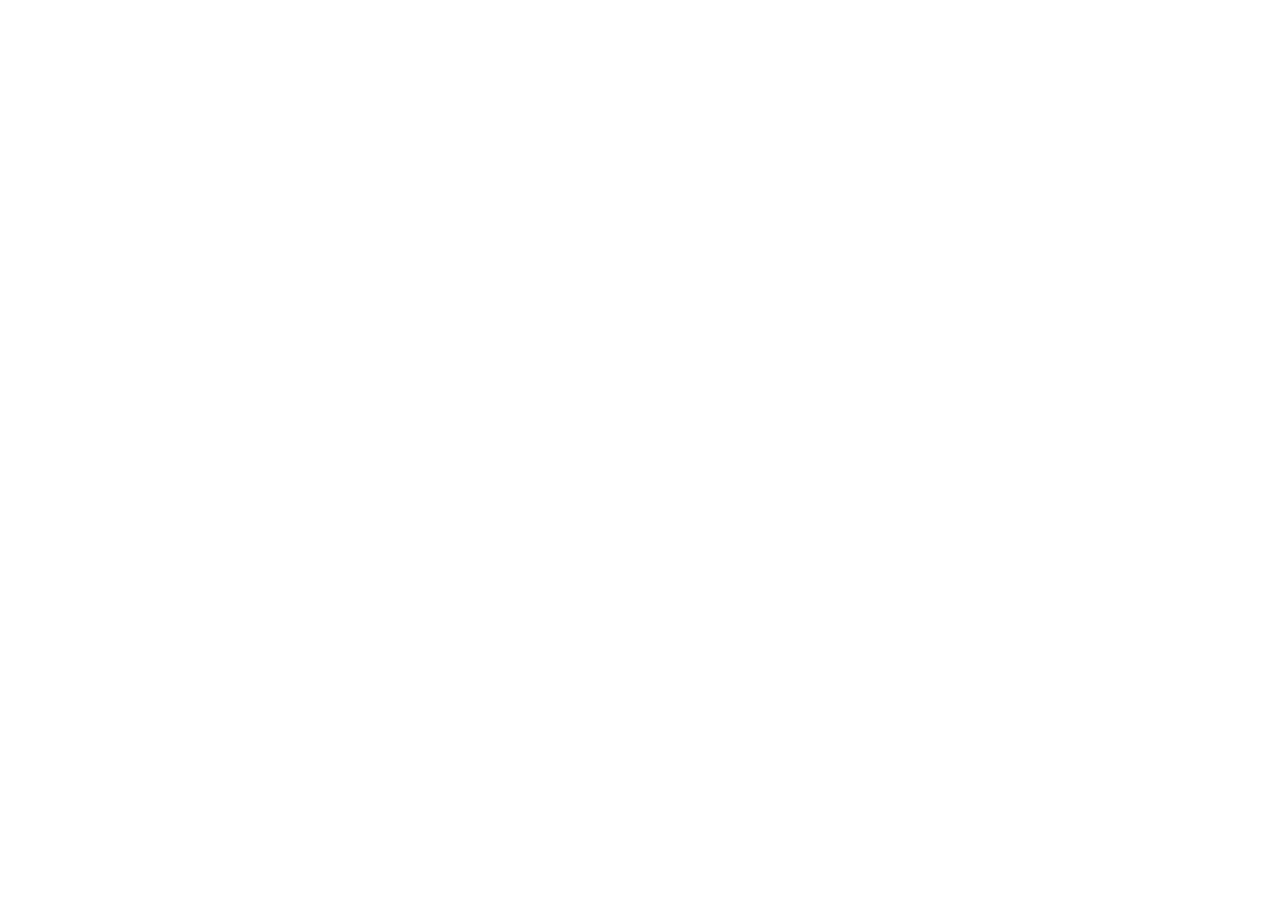
==== index.html @ 67ffc243 "Index - Script - Style" ====
<!DOCTYPE html>
<html lang="fr">
    <head>
        <meta charset="UTF-8">
        <meta name="viewport" content="width=device-width, initial-scale=1.0">
        <title></title>
        <link rel="stylesheet" href="styles.css">
    </head>
    <body>
        
    </body>
</html>
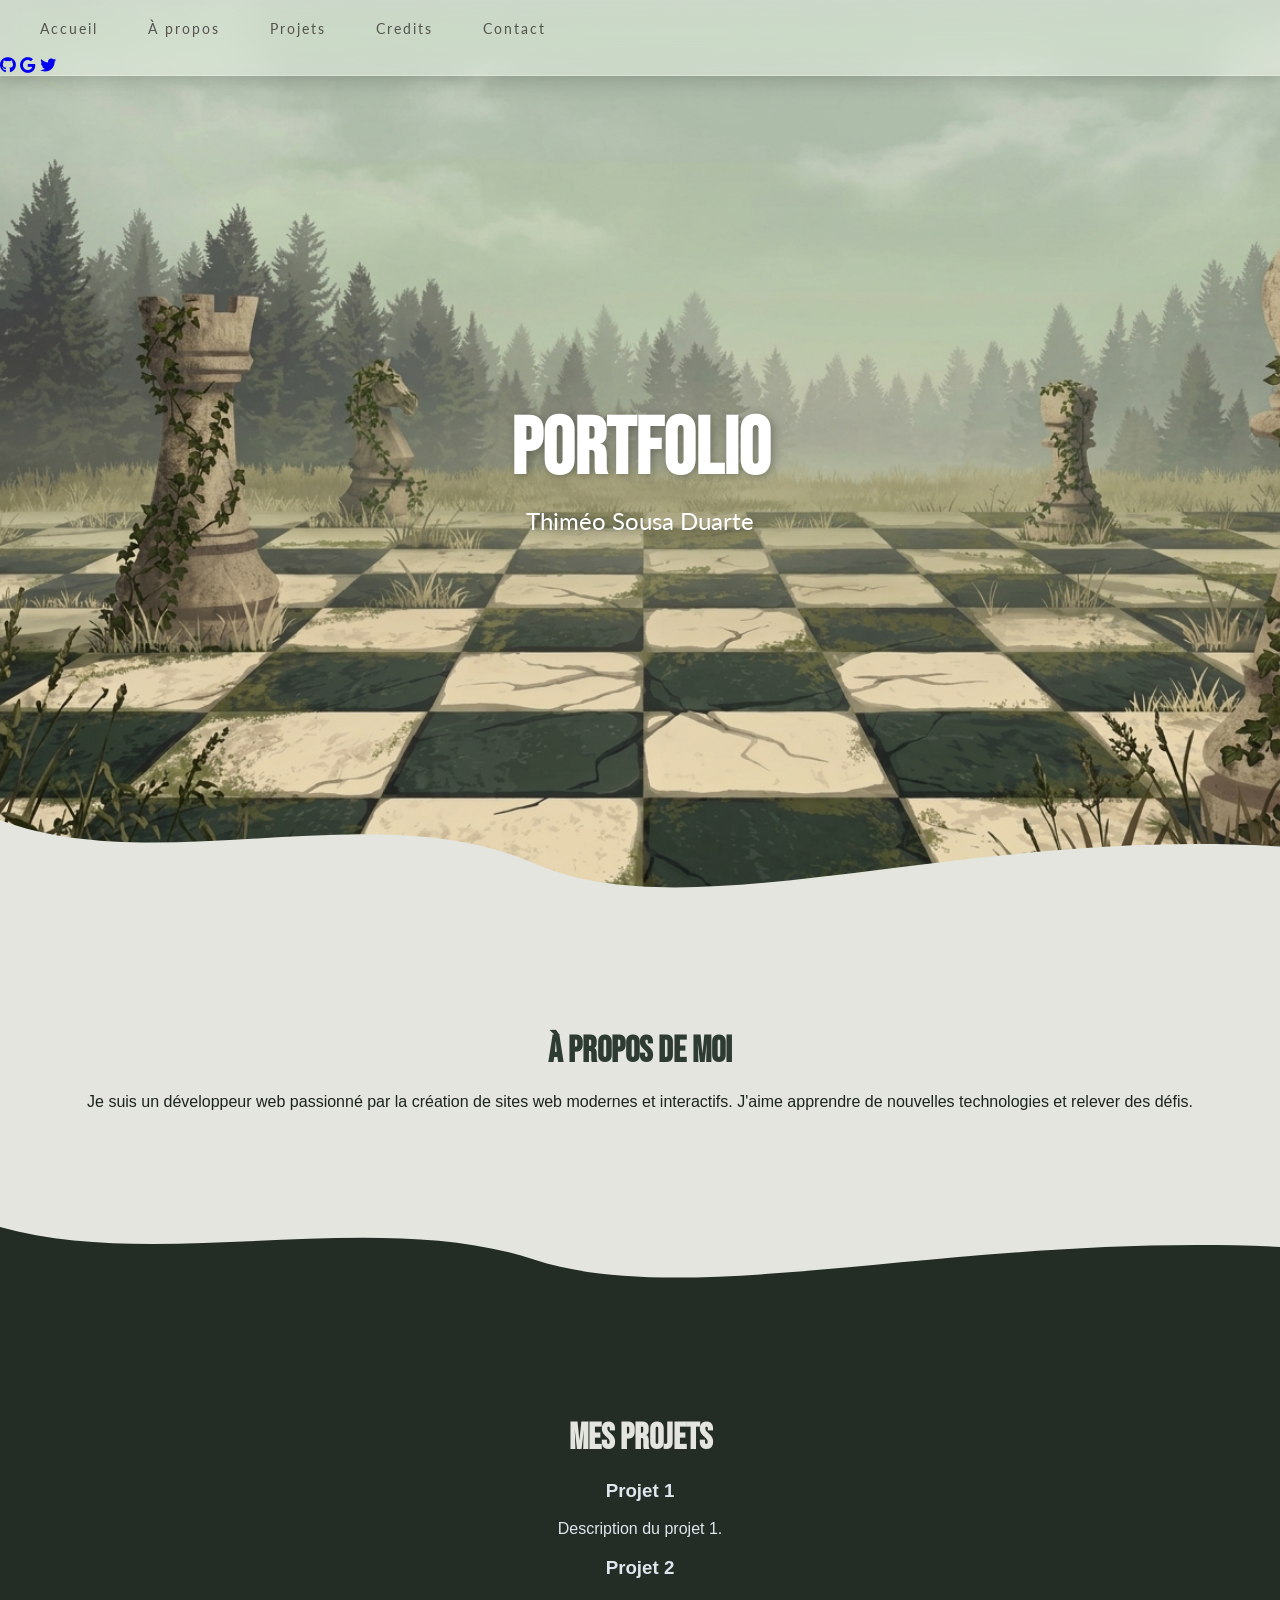
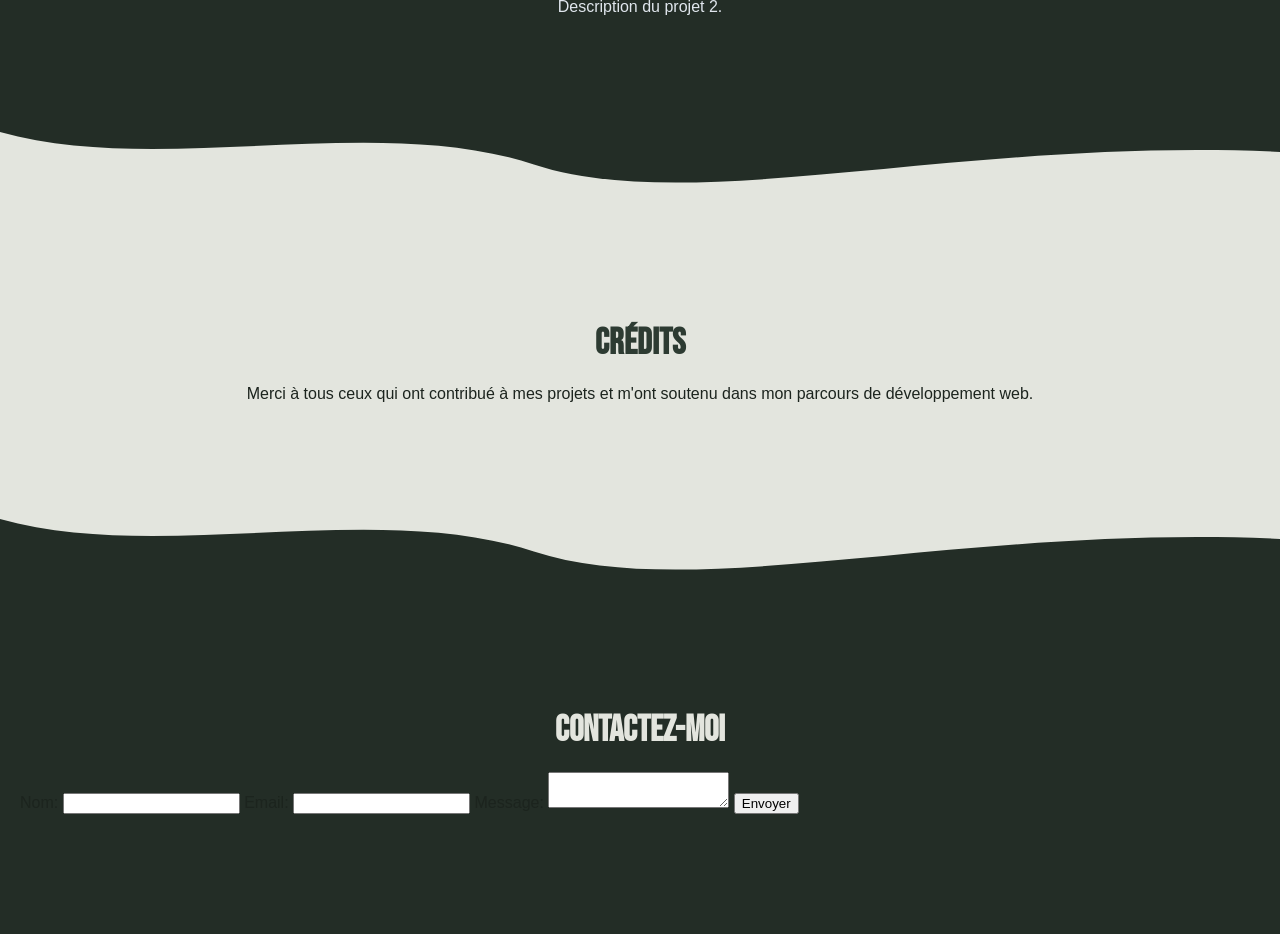
==== commit fc0eeb7c: "Mise a jours 1.1" ====
--- a/index.html
+++ b/index.html
@@ -3,10 +3,94 @@
     <head>
         <meta charset="UTF-8">
         <meta name="viewport" content="width=device-width, initial-scale=1.0">
-        <title></title>
-        <link rel="stylesheet" href="styles.css">
+        <title>Mon Portfolio</title>
+        <link rel="stylesheet" href="style.css">
+<link rel="preconnect" href="https://fonts.googleapis.com">
+<link rel="stylesheet" href="https://cdnjs.cloudflare.com/ajax/libs/font-awesome/6.4.0/css/all.min.css">
+<link rel="preconnect" href="https://fonts.gstatic.com" crossorigin>
+<link href="https://fonts.googleapis.com/css2?family=Bebas+Neue&family=Lato:ital,wght@0,100;0,300;0,400;0,700;0,900;1,100;1,300;1,400;1,700;1,900&display=swap" rel="stylesheet">
+<link rel="preconnect" href="https://fonts.googleapis.com">
+<link rel="preconnect" href="https://fonts.gstatic.com" crossorigin>
+<link href="https://fonts.googleapis.com/css2?family=Bebas+Neue&family=Lato:ital,wght@0,100;0,300;0,400;0,700;0,900;1,100;1,300;1,400;1,700;1,900&display=swap" rel="stylesheet">
     </head>
     <body>
-        
+        <header>
+            
+            <nav>
+                <a href="#accueil">Accueil</a>
+                <a href="#a-propos">À propos</a>
+                <a href="#projets">Projets</a>
+                <a href="#credits">Credits</a>
+                <a href="#contact">Contact</a>
+            </nav>
+            
+            <div class="nav-social">
+                <a href="https://github.com/Thimeo-dev" target="_blank"><i class="fab fa-github"></i></a>
+                <a href="https://gmail.com" target="_blank"><i class="fab fa-google"></i></a>
+                <a href="https://twitter.com" target="_blank"><i class="fab fa-twitter"></i></a>
+            </div>
+        </header>
+        <main>
+            </section>
+            <section class="hero" id="accueil">
+                <div class="hero-content">
+                    <h1>Portfolio</h1>
+                    <p>Thiméo Sousa Duarte</p>
+                </div>
+                    <div class="hero-divider">
+                        <svg viewBox="0 0 1200 120" preserveAspectRatio="none">
+                            <path d="M0,0 C150,90 350,-40 500,65 C650,170 900,10 1200,40 L1200,120 L0,120 Z" fill="#e3e5de"></path>
+                        </svg>
+                    </div>
+            </section>
+                <section class="about" id="a-propos">
+                    <h2>À propos de moi</h2>
+                    <p>Je suis un développeur web passionné par la création de sites web modernes et interactifs. J'aime apprendre de nouvelles technologies et relever des défis.</p>
+                </section>
+                    <div class="section-divider">
+                        <svg viewBox="0 0 1200 120" preserveAspectRatio="none">
+                            <path d="M0,0 C150,90 350,-40 500,65 C650,170 900,10 1200,40 L1200,120 L0,120 Z" fill="#232d26"></path>
+                        </svg>
+                    </div>
+            <section class="projects" id="projets">
+                <h2>Mes Projets</h2>
+                <div class="project-list">
+                    <div class="project-item">
+                        <h3>Projet 1</h3>
+                        <p>Description du projet 1.</p>
+                    </div>
+                    <div class="project-item">
+                        <h3>Projet 2</h3>
+                        <p>Description du projet 2.</p>
+                    </div>
+                </div>
+            </section>
+            <div class="section2-divider">
+                <svg viewBox="0 0 1200 120" preserveAspectRatio="none">
+                    <path d="M0,0 C150,90 350,-40 500,65 C650,170 900,10 1200,40 L1200,120 L0,120 Z" fill="#e3e5de"></path>
+                </svg>
+            </div>
+            <section class="credits" id="credits">
+                <h2>Crédits</h2>
+                <p>Merci à tous ceux qui ont contribué à mes projets et m'ont soutenu dans mon parcours de développement web.</p>
+            </section>
+            <div class="section3-divider">
+                <svg viewBox="0 0 1200 120" preserveAspectRatio="none">
+                    <path d="M0,0 C150,90 350,-40 500,65 C650,170 900,10 1200,40 L1200,120 L0,120 Z" fill="#232d26"></path>
+                </svg>
+            </div>
+            <section class="contact" id="contact">
+                <h2>Contactez-moi</h2>
+                <form action="submit_form.php" method="post">
+                    <label for="name">Nom:</label>
+                    <input type="text" id="name" name="name" required>
+                    <label for="email">Email:</label>
+                    <input type="email" id="email" name="email" required>
+                    <label for="message">Message:</label>
+                    <textarea id="message" name="message" required></textarea>
+                    <button type="submit">Envoyer</button>
+                </form>
+            </section>
+        </main>
     </body>
 </html>
--- a/style.css
+++ b/style.css
@@ -0,0 +1,210 @@
+
+html, body {
+    margin: 0;
+    background-size: cover;
+    font-family: sans-serif;
+    color: rgb(0, 0, 0);
+    -ms-overflow-style: none;  /* IE and Edge */
+    scrollbar-width: none;  /* Firefox */
+    scroll-behavior: smooth;
+    scroll-padding-top: 80px; /* Ajoute un espace en haut pour compenser la hauteur du header */
+
+}
+
+body::-webkit-scrollbar {
+    display: none;
+}
+
+header {
+    position: fixed;
+    top: 0;
+    left: 0;
+    width: 100%;
+    background-color: rgba(255, 255, 255, 0.4);
+    box-shadow: 0px 2px 5px rgba(0, 0, 0, 0.1);
+    z-index: 9999; /* Force la barre à rester tout en haut */
+
+    backdrop-filter: blur(20px) saturate(160%);
+    -webkit-backdrop-filter: blur(20px) saturate(160%);
+    
+    border-bottom: 1px solid rgba(255, 255, 255, 0.25);
+    box-shadow: 0 4px 20px rgba(0, 0, 0, 0.2);
+}
+
+header nav {
+    display: flex;
+    align-items: center;
+    top: 0;
+    left: 0;
+    width: 100%;
+    gap: 50px;
+    padding: 20px 40px;
+    letter-spacing: 2px;
+    font-size: 14px;
+}
+
+header nav a {
+    text-decoration: none;
+    color: rgb(53, 48, 48);
+    opacity: 0.8;
+    font-family: 'Lato', sans-serif;
+}
+
+.hero {
+    margin: 0;
+    padding: 0;
+    width: 100vw;
+    height: 100vh;
+    background: url('envpaper.jpg') no-repeat center center;
+    background-size: cover;
+    display: flex;
+    flex-direction: column;
+    justify-content: center;
+    align-items: center;
+    text-align: center;
+    color: white;
+    box-sizing: border-box;
+}
+
+.hero h1 {
+    font-size: 80px;
+    line-height: 0.9;
+    text-shadow: 2px 2px 10px rgba(0, 0, 0, 0.3);
+    margin-bottom: 20px;
+    font-family: 'Bebas Neue', sans-serif;
+}
+
+.hero p {
+    font-size: 24px;
+    line-height: 0.9;
+    text-shadow: 2px 2px 10px rgba(0, 0, 0, 0.3);
+    margin-bottom: 20px;
+    font-family: 'Lato', sans-serif;
+}
+
+/* Style du séparateur SVG dans style.css */
+.hero-divider {
+    position: absolute;
+    bottom: 0;
+    left: 0;
+    width: 100%;
+    overflow: hidden;
+    line-height: 0;
+    z-index: 10; /* Force la vague à passer AU-DESSUS des sections */
+}
+
+.hero-divider svg {
+    position: relative;
+    display: block;
+    width: calc(100% + 1.3px);
+    height: 80px;
+}
+
+section.about {
+    padding: 100px 20px;
+    text-align: center;
+    background-color: #e3e5de;
+    color: #1c241e;
+    backdrop-filter: blur(10px);
+    -webkit-backdrop-filter: blur(10px);
+}
+
+section.about h2 {
+    font-size: 36px;
+    color: #2d3b32;
+    margin-bottom: 20px;
+    font-family: 'Bebas Neue', sans-serif;
+}
+
+section.projects {
+    position: relative;
+    padding: 100px 20px;
+    text-align: center;
+    background-color: #232d26;
+    color: #e0e6ed;
+}
+
+section.projects h2 {
+    font-size: 36px;
+    color: #e3e5de;
+    margin-bottom: 20px;
+    font-family: 'Bebas Neue', sans-serif;
+}
+
+section.credits {
+    padding: 100px 20px;
+    text-align: center;
+    background-color: #e3e5de;
+    color: #1c241e;
+}
+
+section.credits h2 {
+    font-size: 36px;
+    color: #2d3b32;
+    margin-bottom: 20px;
+    font-family: 'Bebas Neue', sans-serif;
+}
+
+section.contact {
+    padding: 100px 20px;
+    text-align: center;
+    background-color: #232d26;
+    color: #e0e6ed;
+}
+
+section.contact h2 {
+    font-size: 36px;
+    color: #e3e5de;
+    margin-bottom: 20px;
+    font-family: 'Bebas Neue', sans-serif;
+}
+.section-divider {
+    position: relative;
+    width: 100%;
+    overflow: hidden;
+    line-height: 0;
+    background-color: #e3e5de;
+}
+
+.section-divider svg {
+    position: relative;
+    display: block;
+    width: calc(100% + 1.3px);
+    height: 60px;
+}
+
+.section2-divider {
+    position: relative;
+    width: 100%;
+    overflow: hidden;
+    line-height: 0;
+    background-color: #232d26;
+}
+
+.section2-divider svg {
+    position: relative;
+    display: block;
+    width: calc(100% + 1.3px);
+    height: 60px;
+}
+
+.section3-divider {
+    position: relative;
+    width: 100%;
+    overflow: hidden;
+    line-height: 0;
+    background-color: #e3e5de;
+}
+
+.section3-divider svg {
+    position: relative;
+    display: block;
+    width: calc(100% + 1.3px);
+    height: 60px;
+}
+
+section.contact form {
+    margin-bottom: 20px;
+    text-align: left;
+    color: #1c241e;
+}
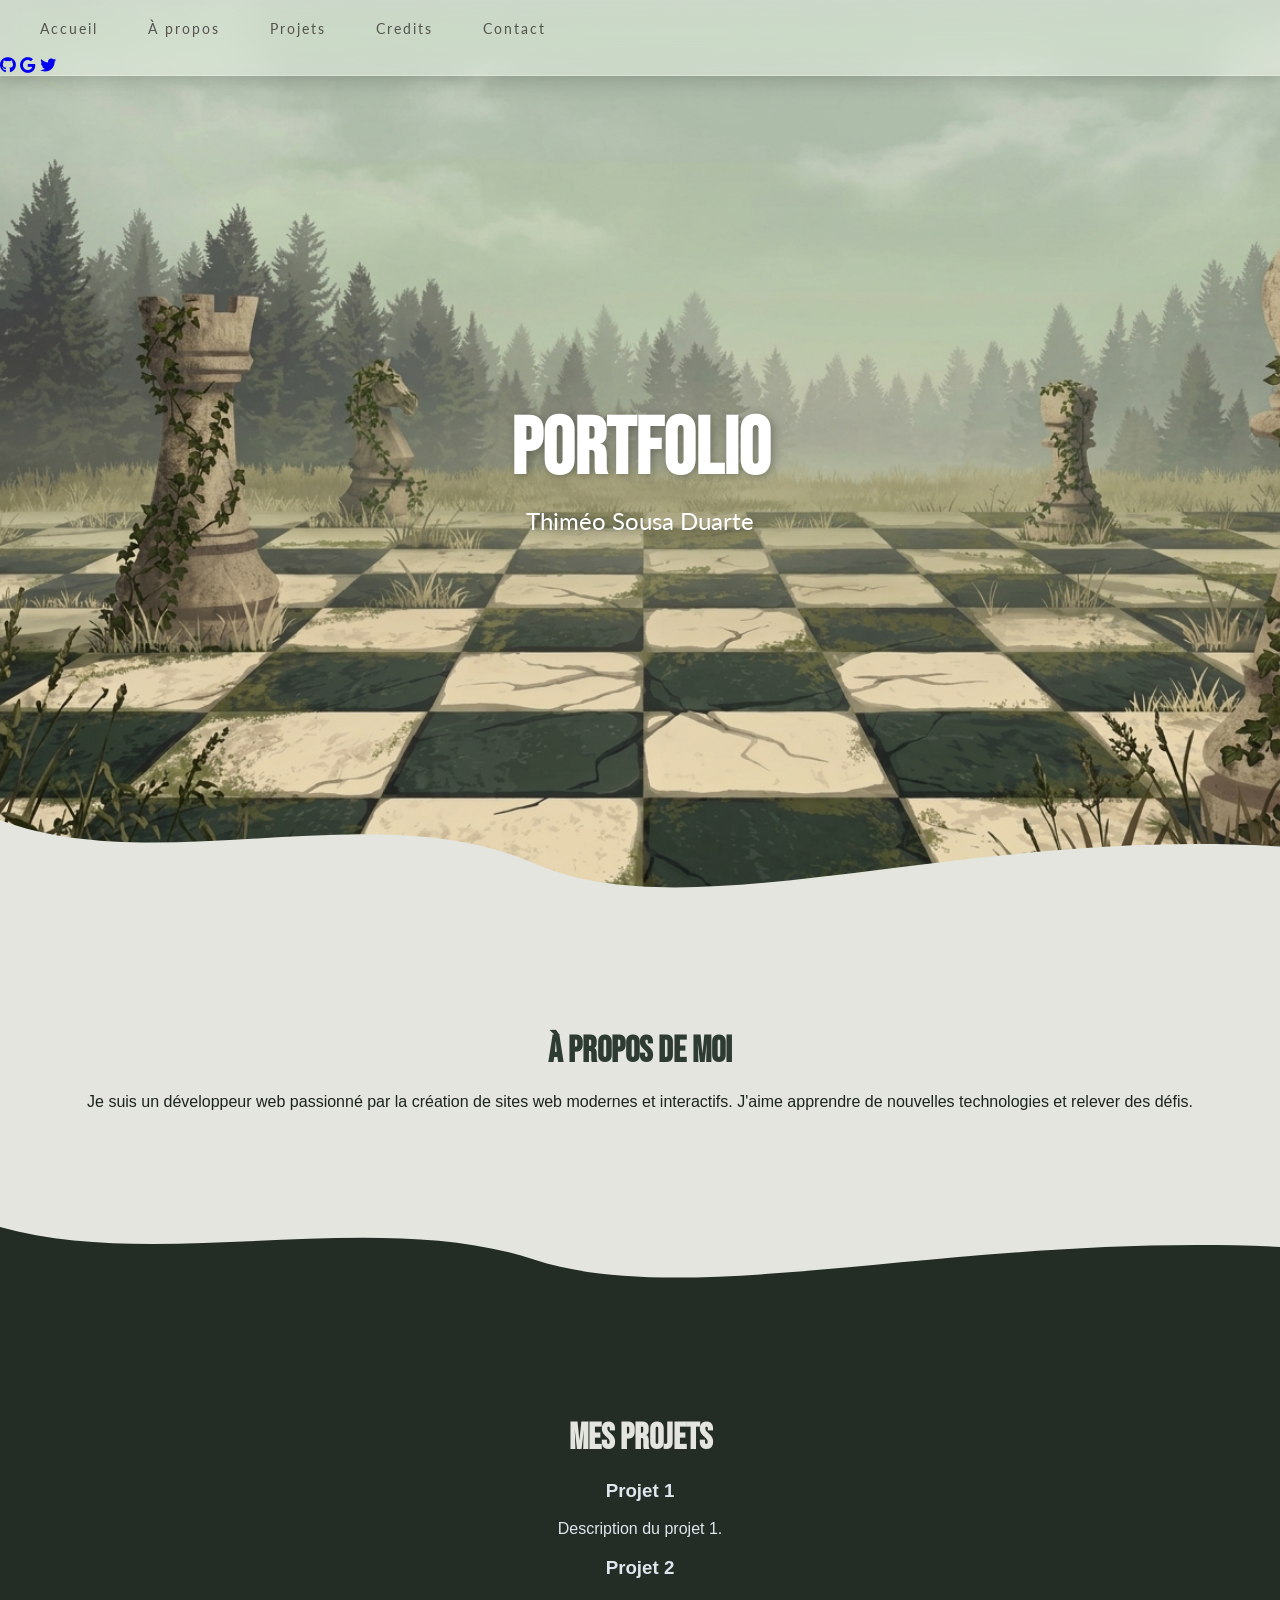
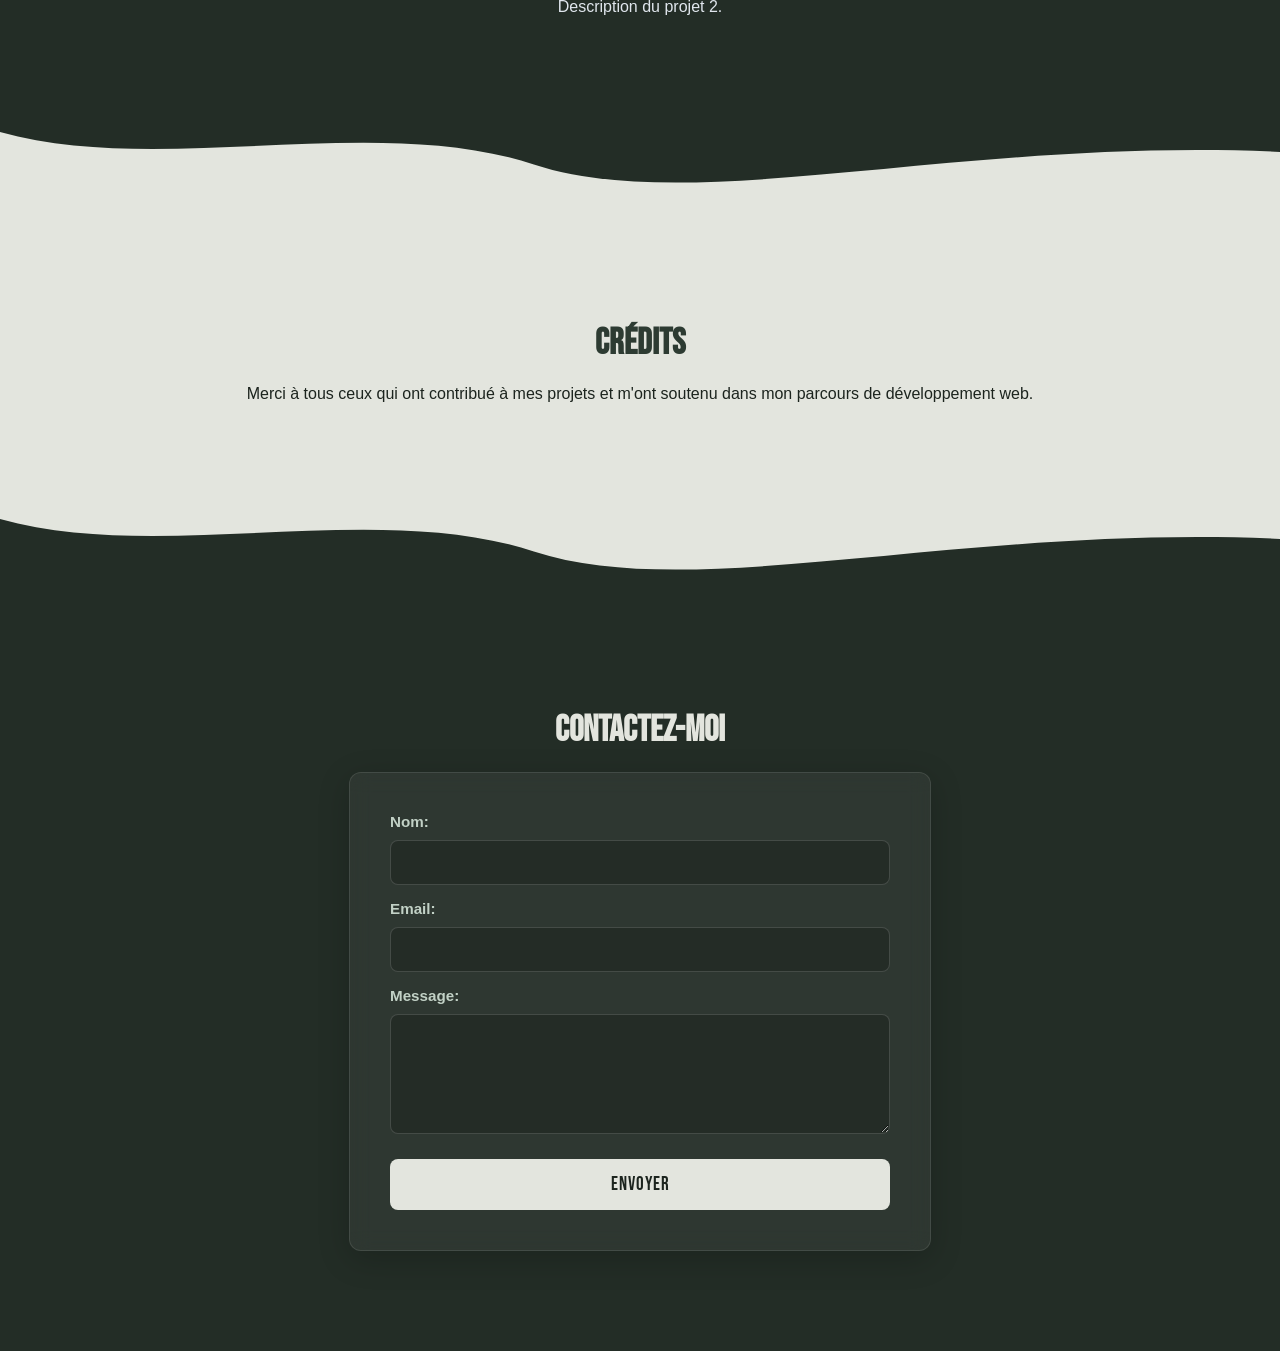
==== commit 2680f527: "<form name="contact" method="POST" data-netlify="true"> Change" ====
--- a/index.html
+++ b/index.html
@@ -81,7 +81,7 @@
             </div>
             <section class="contact" id="contact">
                 <h2>Contactez-moi</h2>
-                <form action="submit_form.php" method="post">
+                <form name="contact" method="POST" data-netlify="true">
                     <label for="name">Nom:</label>
                     <input type="text" id="name" name="name" required>
                     <label for="email">Email:</label>
--- a/style.css
+++ b/style.css
@@ -8,7 +8,6 @@
     scrollbar-width: none;  /* Firefox */
     scroll-behavior: smooth;
     scroll-padding-top: 80px; /* Ajoute un espace en haut pour compenser la hauteur du header */
-
 }
 
 body::-webkit-scrollbar {
@@ -204,7 +203,74 @@
 }
 
 section.contact form {
-    margin-bottom: 20px;
+    background: rgba(255, 255, 255, 0.05);
+    backdrop-filter: blur(10px);
+    -webkit-backdrop-filter: blur(10px);
+    border: 1px solid rgba(255, 255, 255, 0.1);
+    border-radius: 12px;
+    padding: 40px;
+    width: 100%;
+    max-width: 500px;
+    display: flex;
+    flex-direction: column;
+    gap: 15px;
+    box-shadow: 0 8px 32px rgba(0, 0, 0, 0.2);
+    margin: 0 auto;   /* Centre la boîte horizontalement */
+}
+
+section.contact label {
+    font-family: 'Lato', sans-serif;
     text-align: left;
+    font-size: 0.95rem;
+    font-weight: 700;
+    color: #c2d1c6;
+    margin-bottom: -5px;
+}
+
+section.contact input[type="text"],
+section.contact input[type="email"],
+section.contact textarea {
+    width: 100%;
+    padding: 12px 16px;
+    background: rgba(0, 0, 0, 0.2);
+    border: 1px solid rgba(255, 255, 255, 0.15);
+    border-radius: 8px;
+    color: #e0e6ed;
+    font-family: 'Lato', sans-serif;
+    font-size: 1rem;
+    outline: none;
+    transition: all 0.3s ease;
+    box-sizing: border-box;
+}
+
+section.contact textarea {
+    resize: vertical;
+    min-height: 120px;
+}
+
+section.contact input:focus,
+section.contact textarea:focus {
+    font-weight: 700;
+    color: #c2d1c6;
+    margin-bottom: -5px;
+}
+
+section.contact button {
+    margin-top: 10px;
+    padding: 14px 20px;
+    background-color: #e3e5de;
     color: #1c241e;
+    border: none;
+    border-radius: 8px;
+    font-family: 'Bebas Neue', sans-serif;
+    font-size: 1.2rem;
+    letter-spacing: 1px;
+    cursor: pointer;
+    transition: all 0.3s ease;
+}
+
+section.contact button[type="submit"]:hover {
+    background-color: #ffffff;
+    transform: translateY(-2px);
+    box-shadow: 0 4px 15px rgba(255, 255, 255, 0.2);
 }
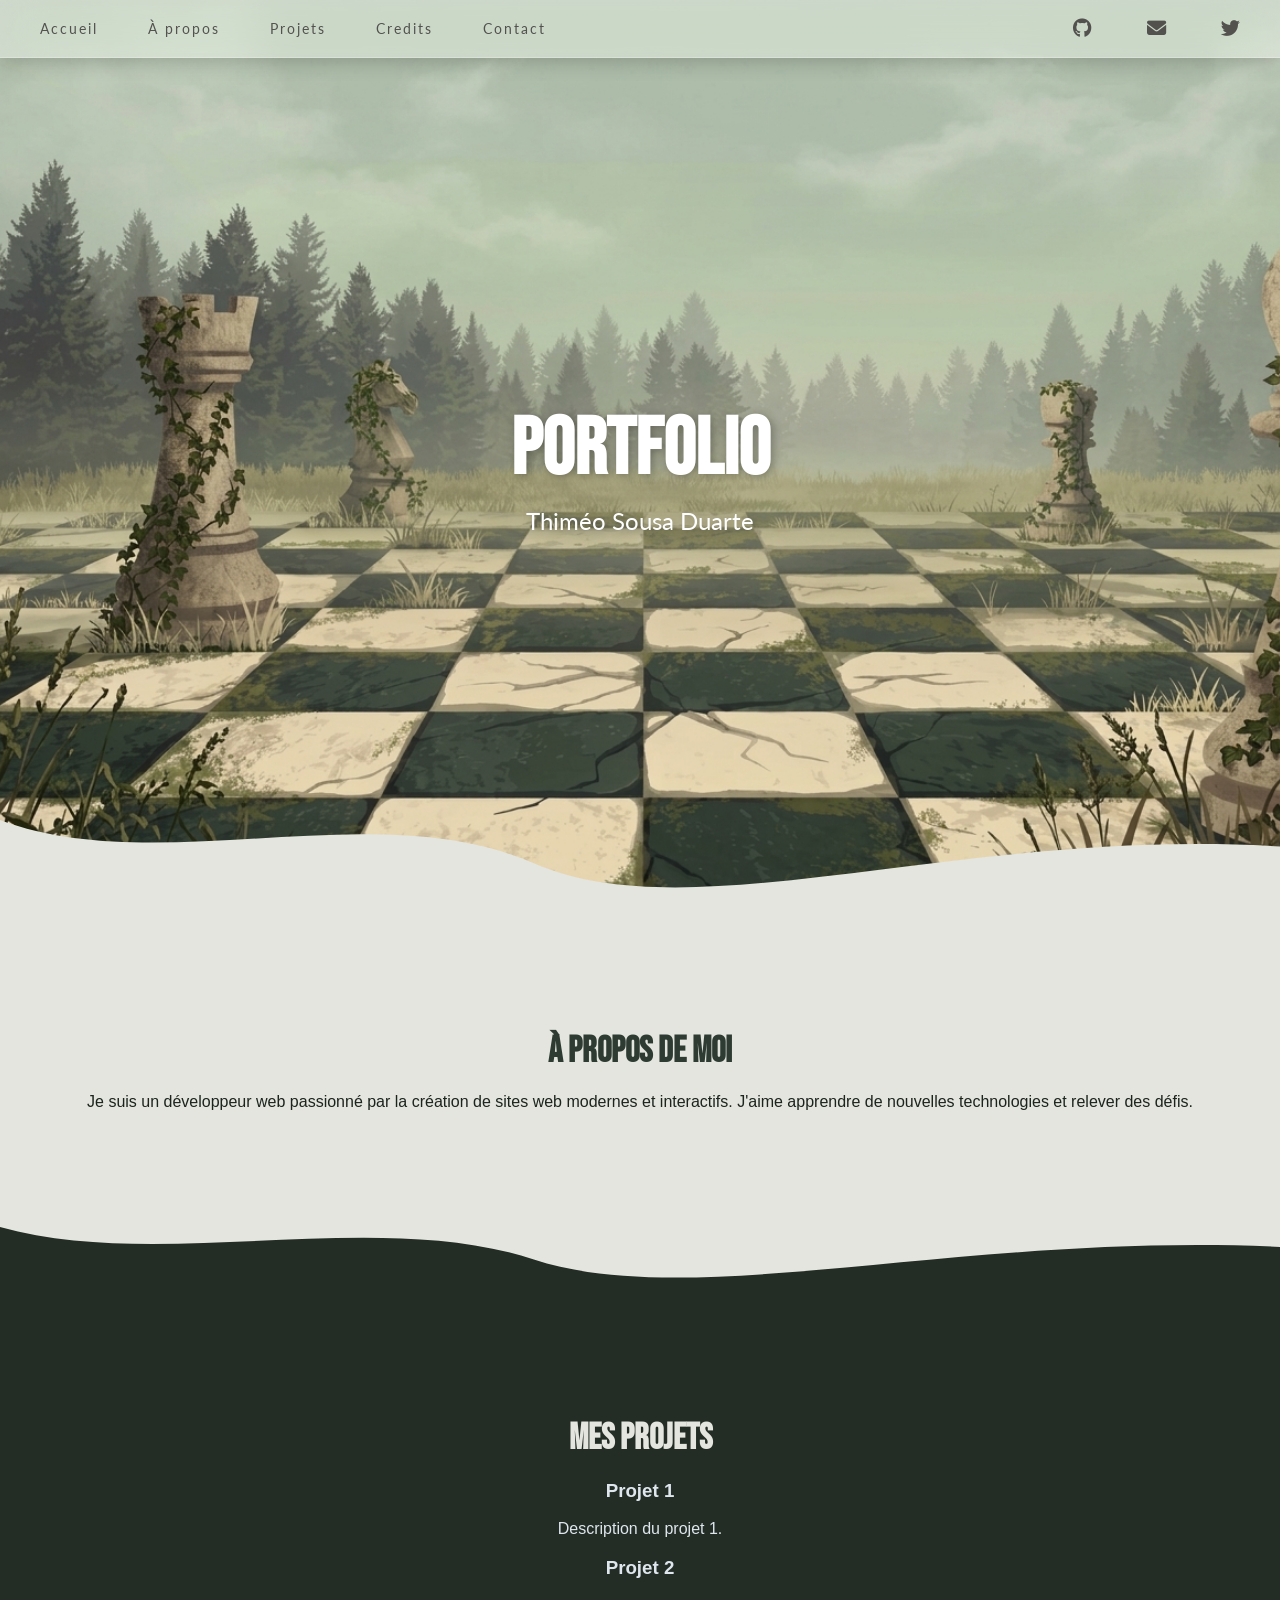
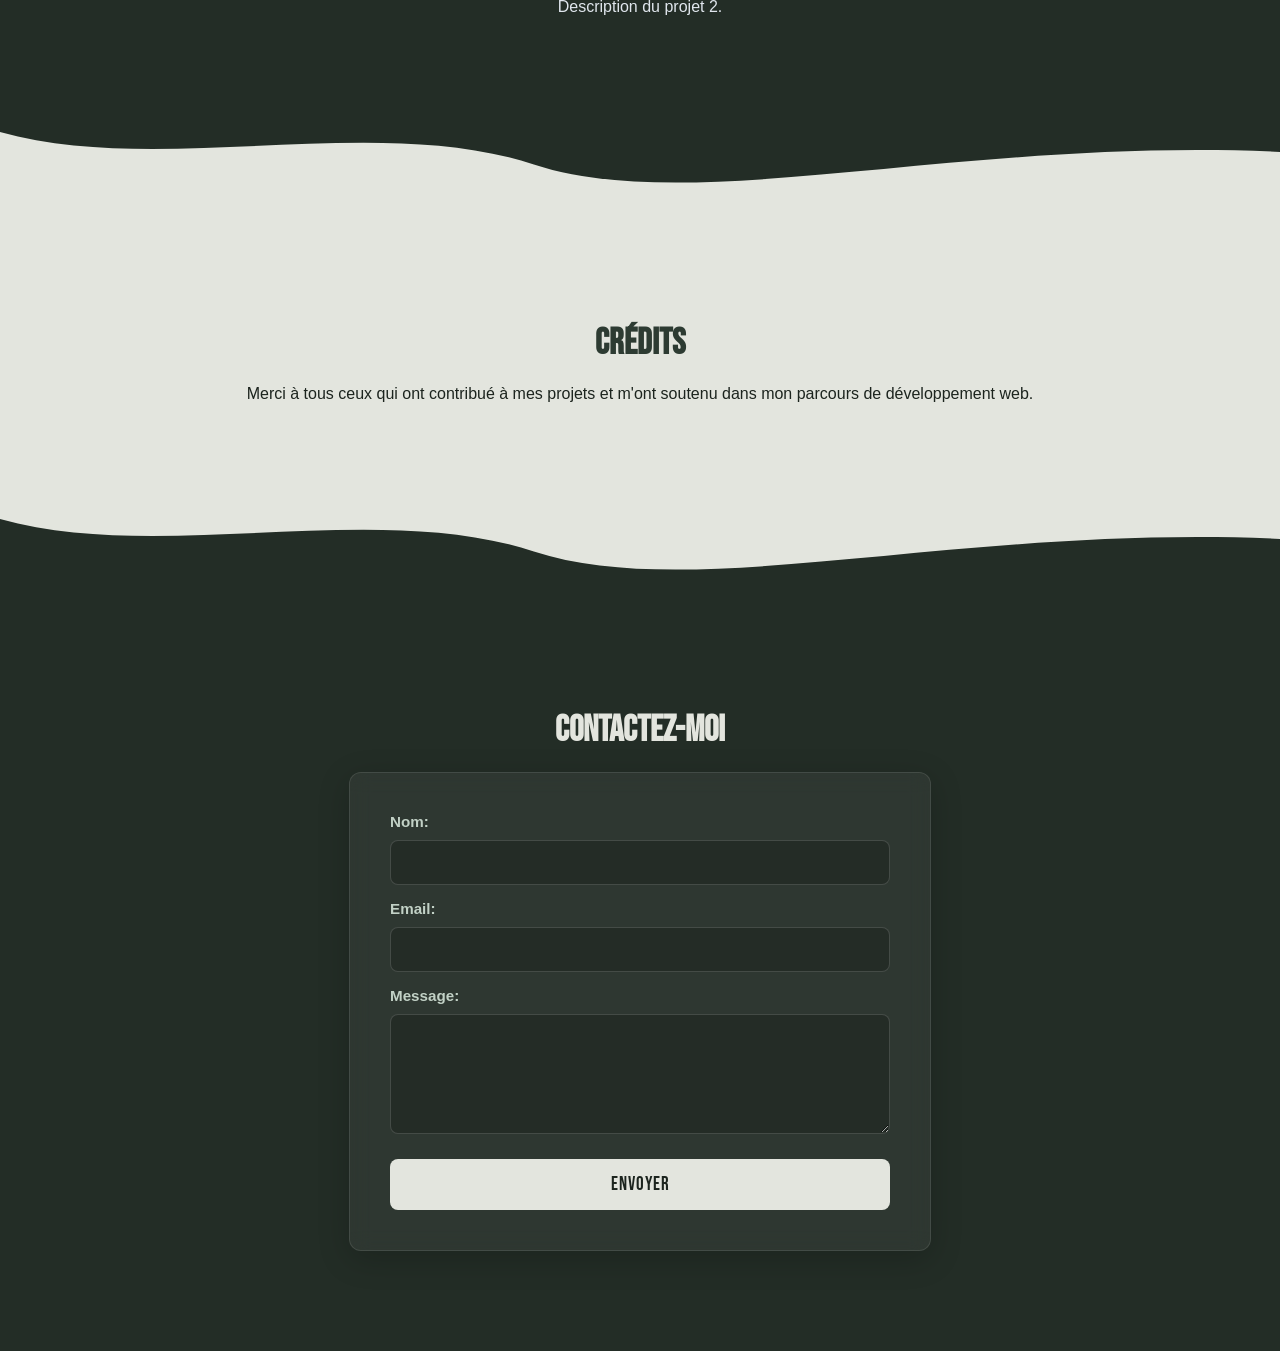
==== commit bbfdcd7c: "mise a jour 1.4" ====
--- a/index.html
+++ b/index.html
@@ -26,7 +26,7 @@
             
             <div class="nav-social">
                 <a href="https://github.com/Thimeo-dev" target="_blank"><i class="fab fa-github"></i></a>
-                <a href="https://gmail.com" target="_blank"><i class="fab fa-google"></i></a>
+                <a href="mailto:thimeosousa02@gmail.com" target="_blank"><i class="fas fa-envelope"></i></a>
                 <a href="https://twitter.com" target="_blank"><i class="fab fa-twitter"></i></a>
             </div>
         </header>
@@ -81,7 +81,7 @@
             </div>
             <section class="contact" id="contact">
                 <h2>Contactez-moi</h2>
-                <form name="contact" method="POST" data-netlify="true">
+                <form name="contact" method="POST" action="/succes.html" data-netlify="true">
                     <label for="name">Nom:</label>
                     <input type="text" id="name" name="name" required>
                     <label for="email">Email:</label>
--- a/style.css
+++ b/style.css
@@ -7,7 +7,7 @@
     -ms-overflow-style: none;  /* IE and Edge */
     scrollbar-width: none;  /* Firefox */
     scroll-behavior: smooth;
-    scroll-padding-top: 80px; /* Ajoute un espace en haut pour compenser la hauteur du header */
+    scroll-padding-top: 80px; 
 }
 
 body::-webkit-scrollbar {
@@ -15,13 +15,17 @@
 }
 
 header {
+    display: flex;
+    justify-content: space-between; 
+    align-items: center;
+
     position: fixed;
     top: 0;
     left: 0;
     width: 100%;
     background-color: rgba(255, 255, 255, 0.4);
     box-shadow: 0px 2px 5px rgba(0, 0, 0, 0.1);
-    z-index: 9999; /* Force la barre à rester tout en haut */
+    z-index: 9999;
 
     backdrop-filter: blur(20px) saturate(160%);
     -webkit-backdrop-filter: blur(20px) saturate(160%);
@@ -47,6 +51,28 @@
     color: rgb(53, 48, 48);
     opacity: 0.8;
     font-family: 'Lato', sans-serif;
+}
+
+header nav a:hover {
+    opacity: 1; 
+}
+
+.nav-social {
+    display: flex;
+    gap: 15px;
+    align-items: center;
+}
+
+.nav-social a {
+    color: rgb(53, 48, 48);
+    opacity: 0.8;
+    transition: opacity 0.3s ease;
+    font-size: 1.2rem;
+    padding-right: 40px;
+}
+
+.nav-social a:hover {
+    opacity: 1;
 }
 
 .hero {
@@ -81,7 +107,6 @@
     font-family: 'Lato', sans-serif;
 }
 
-/* Style du séparateur SVG dans style.css */
 .hero-divider {
     position: absolute;
     bottom: 0;
@@ -89,7 +114,7 @@
     width: 100%;
     overflow: hidden;
     line-height: 0;
-    z-index: 10; /* Force la vague à passer AU-DESSUS des sections */
+    z-index: 10;
 }
 
 .hero-divider svg {
@@ -215,7 +240,7 @@
     flex-direction: column;
     gap: 15px;
     box-shadow: 0 8px 32px rgba(0, 0, 0, 0.2);
-    margin: 0 auto;   /* Centre la boîte horizontalement */
+    margin: 0 auto;
 }
 
 section.contact label {
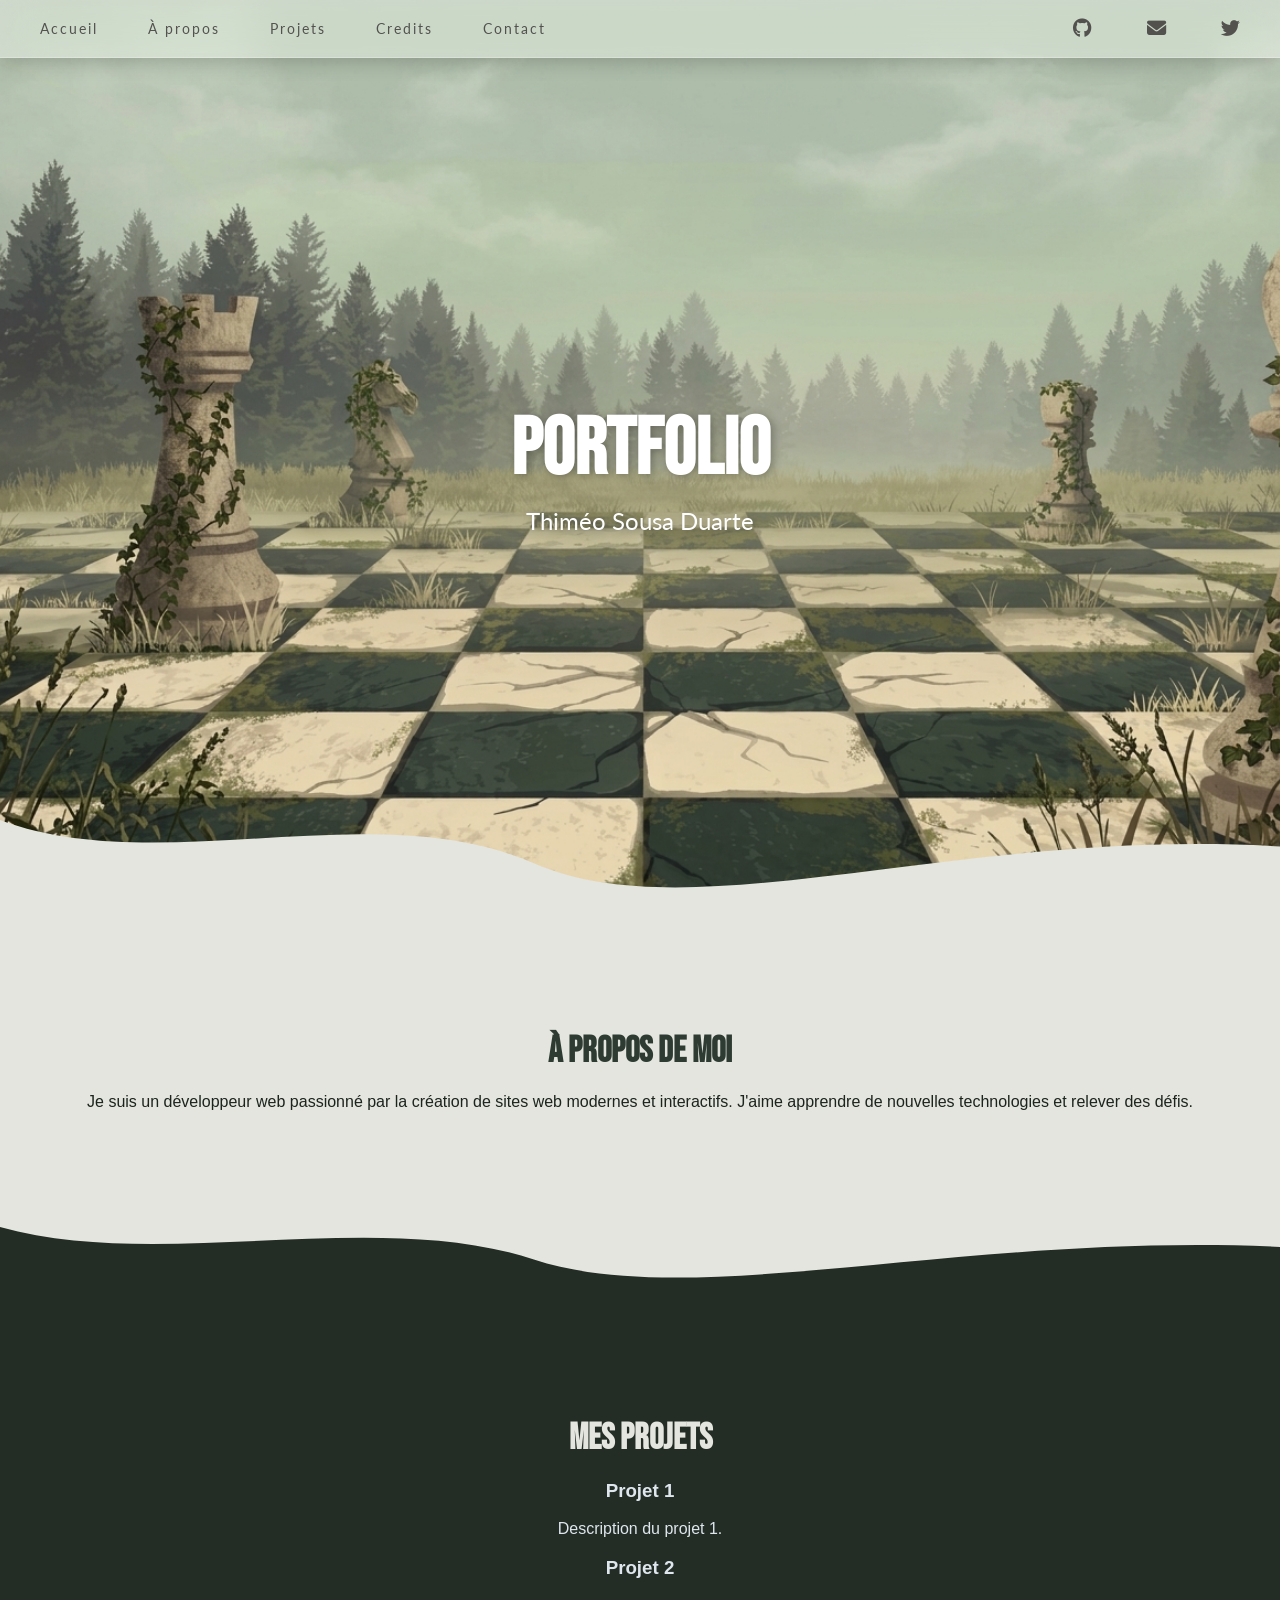
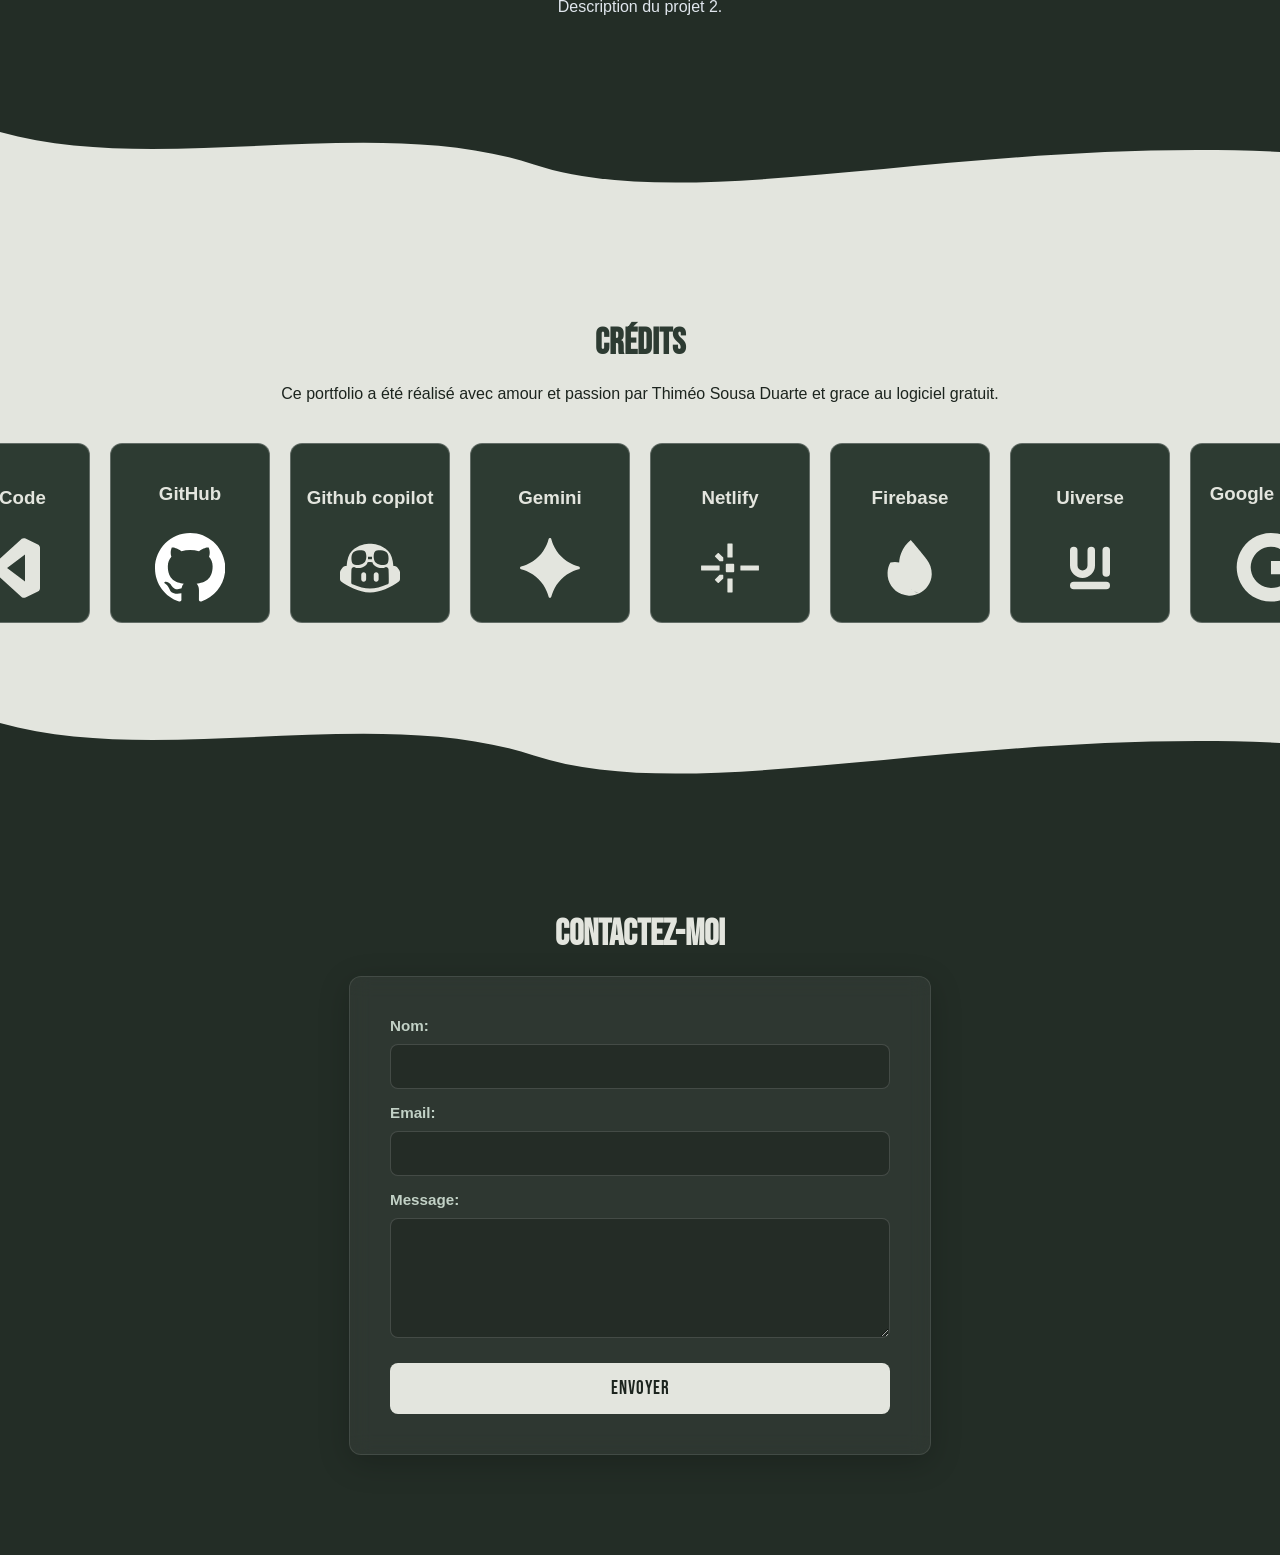
==== commit 8746993d: "Mise a jour 1.5" ====
--- a/index.html
+++ b/index.html
@@ -72,8 +72,68 @@
             </div>
             <section class="credits" id="credits">
                 <h2>Crédits</h2>
-                <p>Merci à tous ceux qui ont contribué à mes projets et m'ont soutenu dans mon parcours de développement web.</p>
-            </section>
+                <p>Ce portfolio a été réalisé avec amour et passion par Thiméo Sousa Duarte et grace au logiciel gratuit.</p>
+                        <div class="credit-grid">
+                            <!-- Carte 1 : VS Code -->
+                            <div class="credit-card">
+                                <h3>VSCode</h3>
+                                <svg class="credit-icon" viewBox="0 0 256 256" xmlns="http://www.w3.org/2000/svg" fill="currentColor">
+                                    <path fill-rule="evenodd" clip-rule="evenodd" d="M181.53 254.25c4.03 1.57 8.63 1.47 12.7-.49l52.71-25.36c5.54-2.66 9.06-8.27 9.06-14.42V42.02c0-6.15-3.52-11.75-9.06-14.42L194.23 2.24c-5.34-2.57-11.59-1.94-16.28 1.47-.67.49-1.31 1.03-1.91 1.63L75.15 97.39 31.2 64.02c-4.09-3.11-9.81-2.85-13.61.61L3.49 77.45c-4.65 4.23-4.65 11.54-.01 15.77L41.59 128 3.48 162.77c-4.64 4.24-4.64 11.55.01 15.78l14.1 12.82c3.8 3.46 9.52 3.71 13.61.61l43.95-33.36 100.9 92.05c3.56 3.25 5.43 4.46 7.44 5.24zM192.04 69.89L115.48 128l76.56 58.12V69.89z"/>
+                                </svg>
+                            </div>
+                            <!-- Carte 2 : GitHub -->
+                            <div class="credit-card">
+                                <h3>GitHub</h3>
+                                <svg xmlns="http://www.w3.org/2000/svg" shape-rendering="geometricPrecision" text-rendering="geometricPrecision" image-rendering="optimizeQuality" fill-rule="evenodd" clip-rule="evenodd" viewBox="0 0 512 499.368"><path fill="#fff" fill-rule="nonzero" d="M256.003 0C114.555 0 0 114.555 0 256.003c0 113.286 73.28 208.961 175.038 242.865 12.796 2.247 17.586-5.433 17.586-12.153 0-6.077-.309-26.225-.309-47.686-64.313 11.844-80.941-15.674-86.058-30.055-2.896-7.37-15.359-30.1-26.269-36.177-8.948-4.808-21.752-16.652-.31-16.961 20.168-.309 34.574 18.564 39.382 26.244 23.038 38.732 59.839 27.828 74.555 21.101 2.227-16.627 8.947-27.828 16.318-34.239-56.968-6.386-116.467-28.471-116.467-126.399 0-27.827 9.907-50.866 26.225-68.787-2.562-6.41-11.51-32.655 2.562-67.853 0 0 21.436-6.72 70.409 26.244 20.483-5.767 42.227-8.638 63.998-8.638 21.751 0 43.52 2.896 63.997 8.638 48.973-33.279 70.39-26.244 70.39-26.244 14.09 35.192 5.117 61.443 2.562 67.853 16.318 17.921 26.244 40.625 26.244 68.787 0 98.237-59.84 119.988-116.801 126.399 9.282 8.014 17.277 23.373 17.277 47.371 0 34.238-.309 61.751-.309 70.389 0 6.721 4.808 14.735 17.586 12.179C438.739 464.964 512 368.955 512 256.003 512 114.555 397.445 0 256.003 0z"/></svg>
+                            </div>
+                            <!-- Carte 3 : Copilot -->
+                            <div class="credit-card">
+                                <h3>Github copilot</h3>
+                                <svg class="credit-icon" viewBox="0 0 512 416" xmlns="http://www.w3.org/2000/svg" fill="currentColor">
+                                    <path d="M181.33 266.143c0-11.497 9.32-20.818 20.818-20.818 11.498 0 20.819 9.321 20.819 20.818v38.373c0 11.497-9.321 20.818-20.819 20.818-11.497 0-20.818-9.32-20.818-20.818v-38.373zM308.807 245.325c-11.477 0-20.798 9.321-20.798 20.818v38.373c0 11.497 9.32 20.818 20.798 20.818 11.497 0 20.818-9.32 20.818-20.818v-38.373c0-11.497-9.32-20.818-20.818-20.818z"/>
+                                    <path d="M512.002 246.393v57.384c-.02 7.411-3.696 14.638-9.67 19.011C431.767 374.444 344.695 416 256 416c-98.138 0-196.379-56.542-246.33-93.21-5.975-4.374-9.65-11.6-9.671-19.012v-57.384a35.347 35.347 0 016.857-20.922l15.583-21.085c8.336-11.312 20.757-14.31 33.98-14.31 4.988-56.953 16.794-97.604 45.024-127.354C155.194 5.77 226.56 0 256 0c29.441 0 100.807 5.77 154.557 62.722 28.19 29.75 40.036 70.401 45.025 127.354 13.263 0 25.602 2.936 33.958 14.31l15.583 21.127c4.476 6.077 6.878 13.345 6.878 20.88zm-97.666-26.075c-.677-13.058-11.292-18.19-22.338-21.824-11.64 7.309-25.848 10.183-39.46 10.183-14.454 0-41.432-3.47-63.872-25.869-5.667-5.625-9.527-14.454-12.155-24.247a212.902 212.902 0 00-20.469-1.088c-6.098 0-13.099.349-20.551 1.088-2.628 9.793-6.509 18.622-12.155 24.247-22.4 22.4-49.418 25.87-63.872 25.87-13.612 0-27.86-2.855-39.501-10.184-11.005 3.613-21.558 8.828-22.277 21.824-1.17 24.555-1.272 49.11-1.375 73.645-.041 12.318-.082 24.658-.288 36.976.062 7.166 4.374 13.818 10.882 16.774 52.97 24.124 103.045 36.278 149.137 36.278 46.01 0 96.085-12.154 149.014-36.278 6.508-2.956 10.84-9.608 10.881-16.774.637-36.832.124-73.809-1.642-110.62h.041zM107.521 168.97c8.643 8.623 24.966 14.392 42.56 14.392 13.448 0 39.03-2.874 60.156-24.329 9.28-8.951 15.05-31.35 14.413-54.079-.657-18.231-5.769-33.28-13.448-39.665-8.315-7.371-27.203-10.574-48.33-8.644-22.399 2.238-41.267 9.588-50.875 19.833-20.798 22.728-16.323 80.317-4.476 92.492zm130.556-56.008c.637 3.51.965 7.35 1.273 11.517 0 2.875 0 5.77-.308 8.952 6.406-.636 11.847-.636 16.959-.636s10.553 0 16.959.636c-.329-3.182-.329-6.077-.329-8.952.329-4.167.657-8.007 1.294-11.517-6.735-.637-12.812-.965-17.924-.965s-11.21.328-17.924.965zm49.275-8.008c-.637 22.728 5.133 45.128 14.413 54.08 21.105 21.454 46.708 24.328 60.155 24.328 17.596 0 33.918-5.769 42.561-14.392 11.847-12.175 16.322-69.764-4.476-92.492-9.608-10.245-28.476-17.595-50.875-19.833-21.127-1.93-40.015 1.273-48.33 8.644-7.679 6.385-12.791 21.434-13.448 39.665z"/>
+                                </svg>
+                            </div>
+                            <!-- Carte 4 : Gemini -->
+                                <div class="credit-card">
+                                    <h3>Gemini</h3>
+                                    <svg class="credit-icon" viewBox="0 0 65 65" fill="currentColor" xmlns="http://www.w3.org/2000/svg">
+                                        <path d="M32.447 0c.68 0 1.273.465 1.439 1.125a38.904 38.904 0 001.999 5.905c2.152 5 5.105 9.376 8.854 13.125 3.751 3.75 8.126 6.703 13.125 8.855a38.98 38.98 0 005.906 1.999c.66.166 1.124.758 1.124 1.438 0 .68-.464 1.273-1.125 1.439a38.902 38.902 0 00-5.905 1.999c-5 2.152-9.375 5.105-13.125 8.854-3.749 3.751-6.702 8.126-8.854 13.125a38.973 38.973 0 00-2 5.906 1.485 1.485 0 01-1.438 1.124c-.68 0-1.272-.464-1.438-1.125a38.913 38.913 0 00-2-5.905c-2.151-5-5.103-9.375-8.854-13.125-3.75-3.749-8.125-6.702-13.125-8.854a38.973 38.973 0 00-5.905-2A1.485 1.485 0 010 32.448c0-.68.465-1.272 1.125-1.438a38.903 38.903 0 005.905-2c5-2.151 9.376-5.104 13.125-8.854 3.75-3.749 6.703-8.125 8.855-13.125a38.972 38.972 0 001.999-5.905A1.485 1.485 0 0132.447 0z"/>
+                                    </svg>
+                                </div>
+                            <!-- Carte 5 : Netlify -->
+                            <div class="credit-card">
+                                <h3>Netlify</h3>
+                                <svg class="credit-icon" viewBox="0 0 512 512" xmlns="http://www.w3.org/2000/svg" fill="currentColor">
+                                    <g transform="translate(9.167 9.167) scale(11.5703)">
+                                        <path d="M23.99 24.43h-5.317l-.44-.44v-5.317l.44-.44h5.316l.442.44v5.316l-.442.442z"/>
+                                        <path d="M12.928 32.441h-.452l-2.255-2.254v-.448l3.447-3.451 2.388.004.319.315v2.388l-3.447 3.446zM10.221 12.928v-.452l2.255-2.255h.452l3.447 3.447v2.384l-.319.323h-2.388l-3.447-3.447zM13.395 23.25H.273L0 22.974v-3.287l.273-.275h13.122l.273.275v3.287l-.273.274zM42.393 23.25H29.272l-.273-.275v-3.287l.273-.275h13.121l.274.275v3.287l-.274.274zM19.417 13.395V3.553l.275-.273h3.287l.274.273v9.842l-.274.273h-3.287l-.275-.273zM19.417 39.11v-9.84l.275-.275h3.287l.274.274v9.84l-.274.274h-3.287l-.275-.274z"/>
+                                    </g>
+                                </svg>
+                            </div>
+                            <!-- Carte 6 : Firebase -->
+                            <div class="credit-card">
+                                <h3>Firebase</h3>
+                                <svg class="credit-icon" viewBox="0 0 512 512" fill="currentColor" xmlns="http://www.w3.org/2000/svg">
+                                    <path d="M182.543 478.292c19.839 7.985 41.361 12.723 63.959 13.512 30.584 1.069 59.667-5.255 85.667-17.266-31.178-12.25-59.415-30.164-83.514-52.436-15.622 25.011-38.726 44.768-66.112 56.19zM248.652 422.11c-55.011-50.878-88.383-124.516-85.563-205.285.092-2.622.23-5.244.393-7.864a142.5 142.5 0 00-74.4.778c-14.686 25.724-23.547 55.239-24.651 86.853C61.58 378.18 110.956 449.47 182.54 478.3c27.386-11.423 50.49-31.155 66.112-56.19zM248.653 422.107c12.79-20.468 20.544-44.463 21.447-70.317 2.374-68.006-43.343-126.507-106.618-142.832-.162 2.621-.3 5.242-.392 7.865-2.82 80.768 30.552 154.407 85.563 205.284zM263.024 17.799c-36.037 28.87-64.494 66.939-81.712 110.792-9.857 25.119-16.051 52.101-17.859 80.384 63.274 16.325 108.992 74.826 106.618 142.831-.903 25.854-8.68 49.826-21.448 70.318a266.403 266.403 0 0083.514 52.435c62.581-28.928 106.982-91.175 109.553-164.802 1.666-47.702-16.662-90.217-42.56-126.103C371.78 145.7 263.024 17.799 263.024 17.799z"/>
+                                </svg>
+                            </div>
+                            <!-- Carte 7 : Uiverse -->
+                            <div class="credit-card">
+                                <h3>Uiverse</h3>
+                                <svg class="credit-icon" viewBox="0 0 24 24" xmlns="http://www.w3.org/2000/svg" fill="currentColor">
+                                    <path d="M4 5a1.5 1.5 0 0 1 3 0v6a2 2 0 0 0 4 0V5a1.5 1.5 0 1 1 3 0v6a5 5 0 0 1-10 0V5z"/>
+                                    <path d="M17 5a1.5 1.5 0 0 1 3 0v9a1.5 1.5 0 0 1-3 0V5z"/>
+                                    <path d="M4 19a1.5 1.5 0 0 1 1.5-1.5h13a1.5 1.5 0 0 1 0 3h-13A1.5 1.5 0 0 1 4 19z"/>
+                                </svg>
+                            </div>
+                            <!-- Carte 8 : Google Fonts -->
+                            <div class="credit-card">
+                                <h3>Google Fonts</h3>
+                                <svg viewBox="0 0 512 512" xmlns="http://www.w3.org/2000/svg" fill-rule="evenodd" clip-rule="evenodd" stroke-linejoin="round" stroke-miterlimit="2"><path d="M32.582 370.734C15.127 336.291 5.12 297.425 5.12 256c0-41.426 10.007-80.291 27.462-114.735C74.705 57.484 161.047 0 261.12 0c69.12 0 126.836 25.367 171.287 66.793l-73.31 73.309c-26.763-25.135-60.276-38.168-97.977-38.168-66.56 0-123.113 44.917-143.36 105.426-5.12 15.36-8.146 31.65-8.146 48.64 0 16.989 3.026 33.28 8.146 48.64l-.303.232h.303c20.247 60.51 76.8 105.426 143.36 105.426 34.443 0 63.534-9.31 86.341-24.67 27.23-18.152 45.382-45.148 51.433-77.032H261.12v-99.142h241.105c3.025 16.757 4.654 34.211 4.654 52.364 0 77.963-27.927 143.592-76.334 188.276-42.356 39.098-100.305 61.905-169.425 61.905-100.073 0-186.415-57.483-228.538-141.032v-.233z"/></svg>
+                            </div>
+                        </div>
+                </section>
             <div class="section3-divider">
                 <svg viewBox="0 0 1200 120" preserveAspectRatio="none">
                     <path d="M0,0 C150,90 350,-40 500,65 C650,170 900,10 1200,40 L1200,120 L0,120 Z" fill="#232d26"></path>
--- a/style.css
+++ b/style.css
@@ -298,4 +298,56 @@
     background-color: #ffffff;
     transform: translateY(-2px);
     box-shadow: 0 4px 15px rgba(255, 255, 255, 0.2);
+}
+
+.credit-grid {
+    display: grid;
+    flex-direction: row;
+    justify-content: center;
+    align-items: center;
+    gap: 20px;
+    flex-wrap: wrap;
+    width: 100%;
+    max-width: 1100px;
+    margin: 40px auto 0 auto;
+    grid-template-columns: repeat(8, 1fr);
+}   
+
+.credit-card {
+    background: #2d3b32;
+    color: #e3e5de;
+    backdrop-filter: blur(10px);
+    -webkit-backdrop-filter: blur(10px);
+    border: 1px solid rgba(255, 255, 255, 0.25);
+    border-radius: 12px;
+    fill: #e3e5de;
+    
+    width: 160px;
+    height: 180px; 
+    padding: 20px 15px;
+    box-sizing: border-box;
+    
+    display: flex;
+    flex-direction: column;
+    align-items: center;
+    justify-content: center;
+    text-align: center;
+    gap: 10px;
+    overflow: hidden;
+    
+    transition: transform 0.3s ease, background 0.3s ease, box-shadow 0.3s ease;
+}
+
+.credit-card:hover {
+    transform: translateY(-5px);
+    background: #3a4c41;
+    box-shadow: 0 8px 25px rgba(0, 0, 0, 0.15);
+    fill: #e3e5de;
+}
+
+.credit-icon {
+    width: 60px;
+    height: 60px;
+    fill: #e3e5de;
+    color: #ffffff;
 }
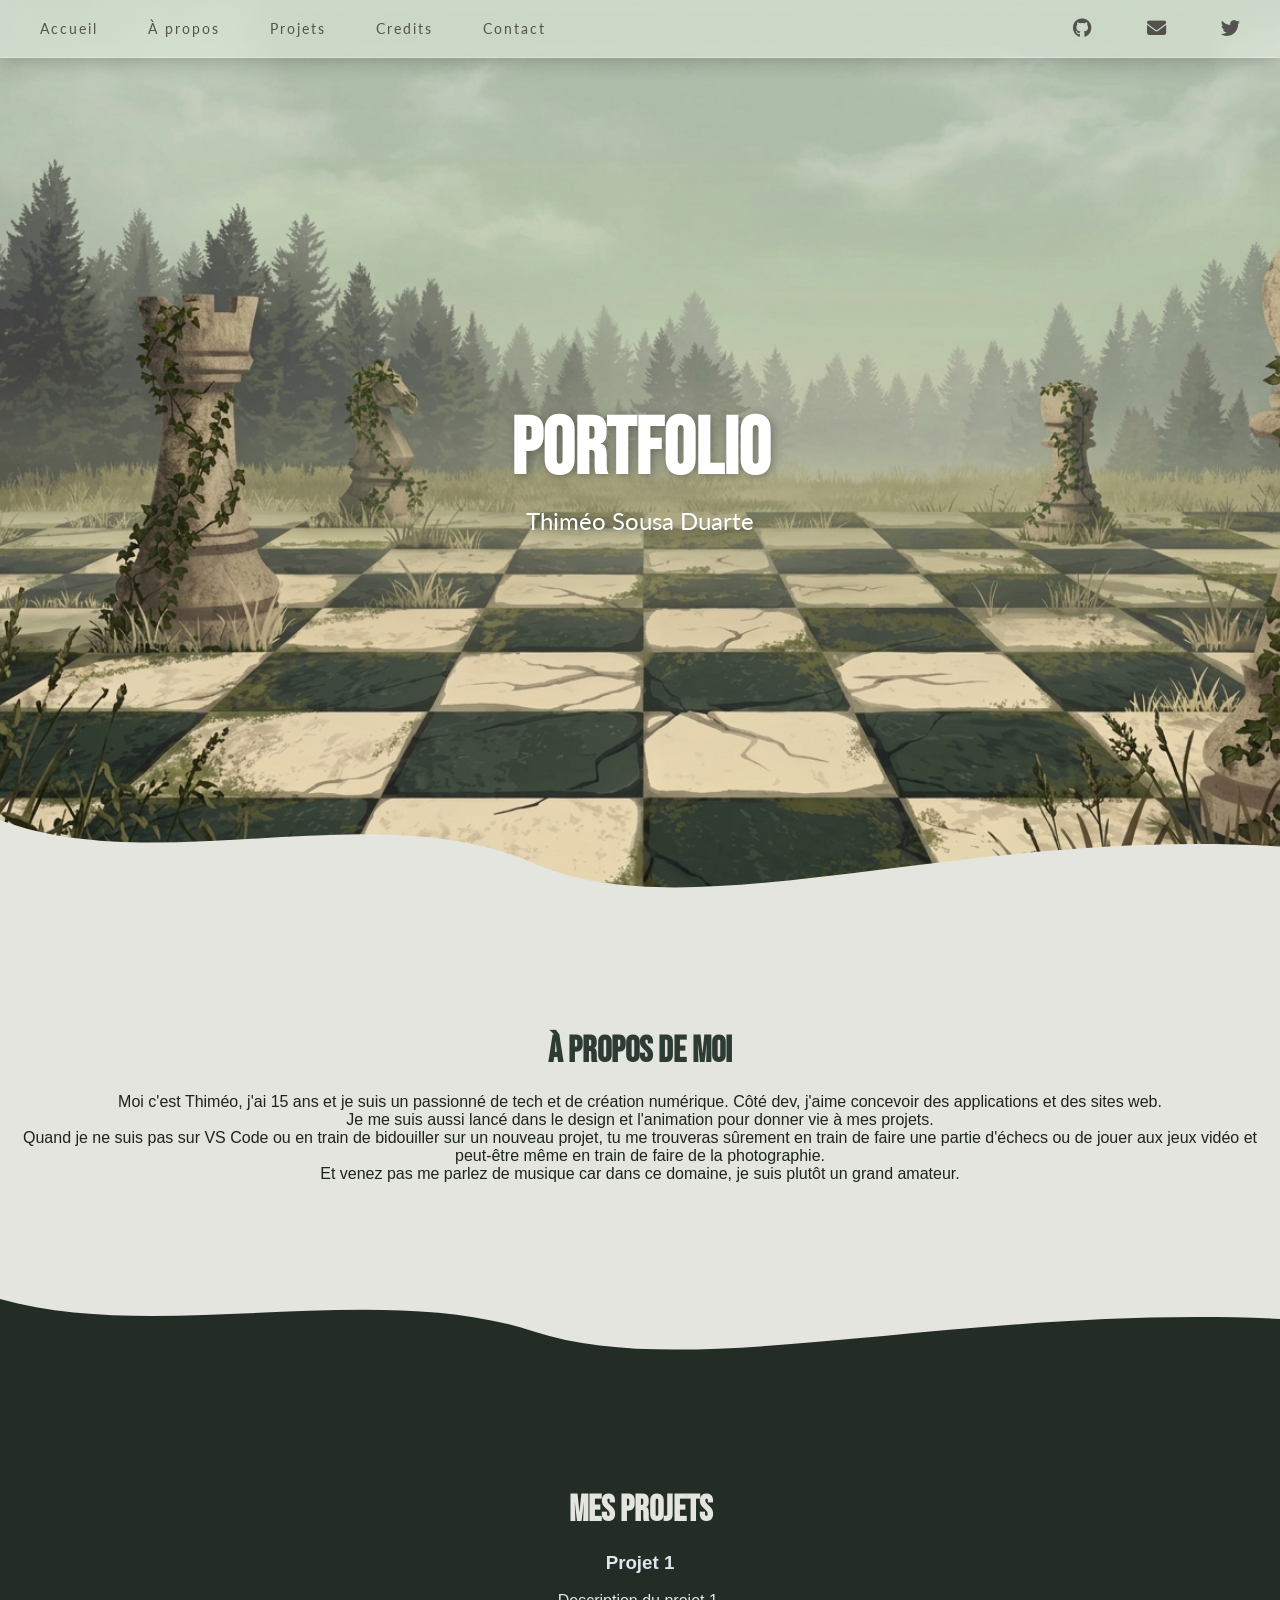
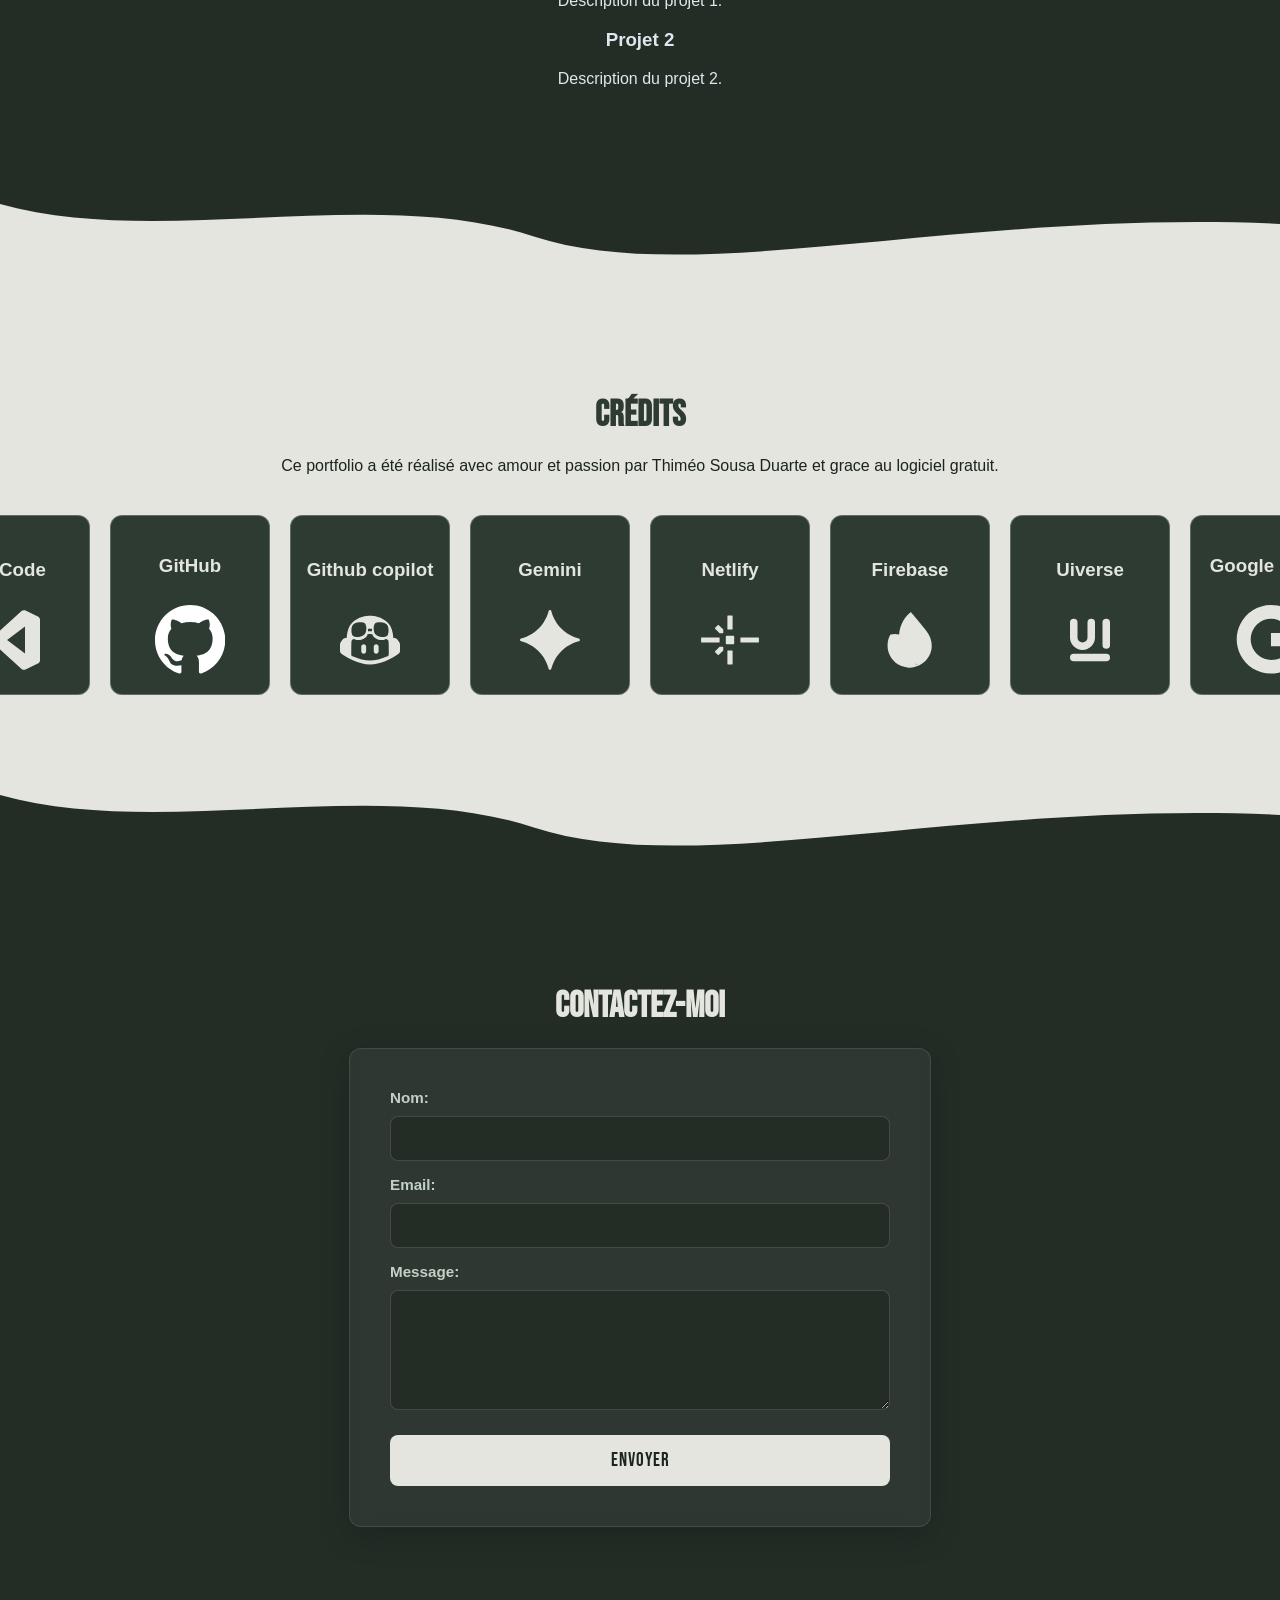
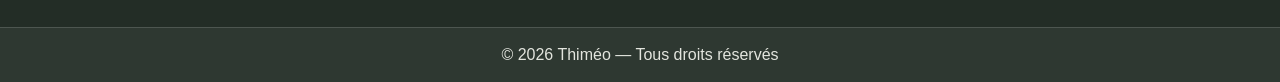
==== commit 7d8c755a: "iphone rec 1.0" ====
--- a/index.html
+++ b/index.html
@@ -45,7 +45,7 @@
             </section>
                 <section class="about" id="a-propos">
                     <h2>À propos de moi</h2>
-                    <p>Je suis un développeur web passionné par la création de sites web modernes et interactifs. J'aime apprendre de nouvelles technologies et relever des défis.</p>
+                    <p>Moi c'est Thiméo, j'ai 15 ans et je suis un passionné de tech et de création numérique. Côté dev, j'aime concevoir des applications et des sites web.<br>Je me suis aussi lancé dans le design et l'animation pour donner vie à mes projets.<br> Quand je ne suis pas sur VS Code ou en train de bidouiller sur un nouveau projet, tu me trouveras sûrement en train de faire une partie d'échecs ou de jouer aux jeux vidéo et peut-être même en train de faire de la photographie.<br>Et venez pas me parlez de musique car dans ce domaine, je suis plutôt un grand amateur.</p>
                 </section>
                     <div class="section-divider">
                         <svg viewBox="0 0 1200 120" preserveAspectRatio="none">
@@ -151,6 +151,9 @@
                     <button type="submit">Envoyer</button>
                 </form>
             </section>
+                <footer class="site-footer">
+                    <p>© 2026 Thiméo — Tous droits réservés</p>
+                </footer>
         </main>
     </body>
 </html>
--- a/style.css
+++ b/style.css
@@ -6,6 +6,7 @@
     color: rgb(0, 0, 0);
     -ms-overflow-style: none;  /* IE and Edge */
     scrollbar-width: none;  /* Firefox */
+    overflow-x: hidden;
     scroll-behavior: smooth;
     scroll-padding-top: 80px; 
 }
@@ -350,4 +351,134 @@
     height: 60px;
     fill: #e3e5de;
     color: #ffffff;
+}
+
+.site-footer {
+    width: 100%;
+    padding: 2px 0;
+    text-align: center;
+    background-color: #2E3831;
+    border-top: 1px solid rgba(255, 255, 255, 0.15);
+    color: #e3e5de;
+}
+
+@media (max-width: 768px) {
+    /* --------------------------------------------------
+       1. NAVIGATION (Menu mobile optimisé)
+    -------------------------------------------------- */
+    .navbar {
+        display: flex !important;
+        justify-content: space-between !important;
+        align-items: center !important;
+        width: 100% !important;
+        padding: 12px 20px !important;
+        position: relative !important;
+        box-sizing: border-box !important;
+    }
+
+    /* Affichage de l'icône Hamburger (3 barres) */
+    .hamburger {
+        display: flex !important;
+        flex-direction: column;
+        justify-content: space-between;
+        width: 26px;
+        height: 18px;
+        cursor: pointer;
+        z-index: 1001;
+    }
+
+    .hamburger span {
+        height: 3px;
+        width: 100%;
+        background-color: #1e2923;
+        border-radius: 3px;
+        transition: all 0.3s ease;
+    }
+
+    /* Le menu complet se cache et passe sous la barre */
+    .nav-links {
+        display: none !important; /* Caché par défaut */
+        flex-direction: column !important;
+        position: absolute !important;
+        top: 100% !important;
+        left: 0 !important;
+        width: 100% !important;
+        background-color: #c2cdb8 !important; /* Même fond vert */
+        padding: 15px 0 !important;
+        gap: 15px !important;
+        text-align: center !important;
+        box-shadow: 0 10px 15px rgba(0, 0, 0, 0.1) !important;
+        z-index: 1000 !important;
+    }
+
+    /* Déploiement quand le bouton est cliqué */
+    #menu-toggle:checked ~ .nav-links {
+        display: flex !important;
+    }
+
+    /* Animation des 3 barres en X */
+    #menu-toggle:checked ~ .hamburger span:nth-child(1) {
+        transform: translateY(7.5px) rotate(45deg);
+    }
+    #menu-toggle:checked ~ .hamburger span:nth-child(2) {
+        opacity: 0;
+    }
+    #menu-toggle:checked ~ .hamburger span:nth-child(3) {
+        transform: translateY(-7.5px) rotate(-45deg);
+    }
+
+    /* --------------------------------------------------
+       2. CRÉDITS (Glissement horizontal des cartes)
+    -------------------------------------------------- */
+    .credits-section, #credits {
+        width: 100% !important;
+        max-width: 100vw !important;
+        box-sizing: border-box;
+        overflow: hidden;
+    }
+
+    .credits-grid {
+        display: flex !important;
+        flex-wrap: nowrap !important;
+        overflow-x: auto !important;
+        overflow-y: hidden;
+        -webkit-overflow-scrolling: touch;
+        scroll-snap-type: x mandatory;
+        gap: 12px;
+        padding: 15px 20px !important;
+        width: 100% !important;
+        box-sizing: border-box;
+    }
+
+    .credits-grid::-webkit-scrollbar {
+        display: none;
+    }
+
+    .credits-grid {
+        scrollbar-width: none;
+    }
+
+    .credit-card {
+        flex: 0 0 140px !important;
+        width: 140px !important;
+        height: 160px;
+        scroll-snap-align: center;
+        box-sizing: border-box;
+    }
+
+    /* --------------------------------------------------
+       3. FORMULAIRE DE CONTACT
+    -------------------------------------------------- */
+    .contact-container, form, .contact-card {
+        width: 90% !important;
+        max-width: 400px !important;
+        margin: 0 auto !important;
+        box-sizing: border-box !important;
+        padding: 20px !important;
+    }
+
+    input, textarea, button {
+        width: 100% !important;
+        box-sizing: border-box !important;
+    }
 }
